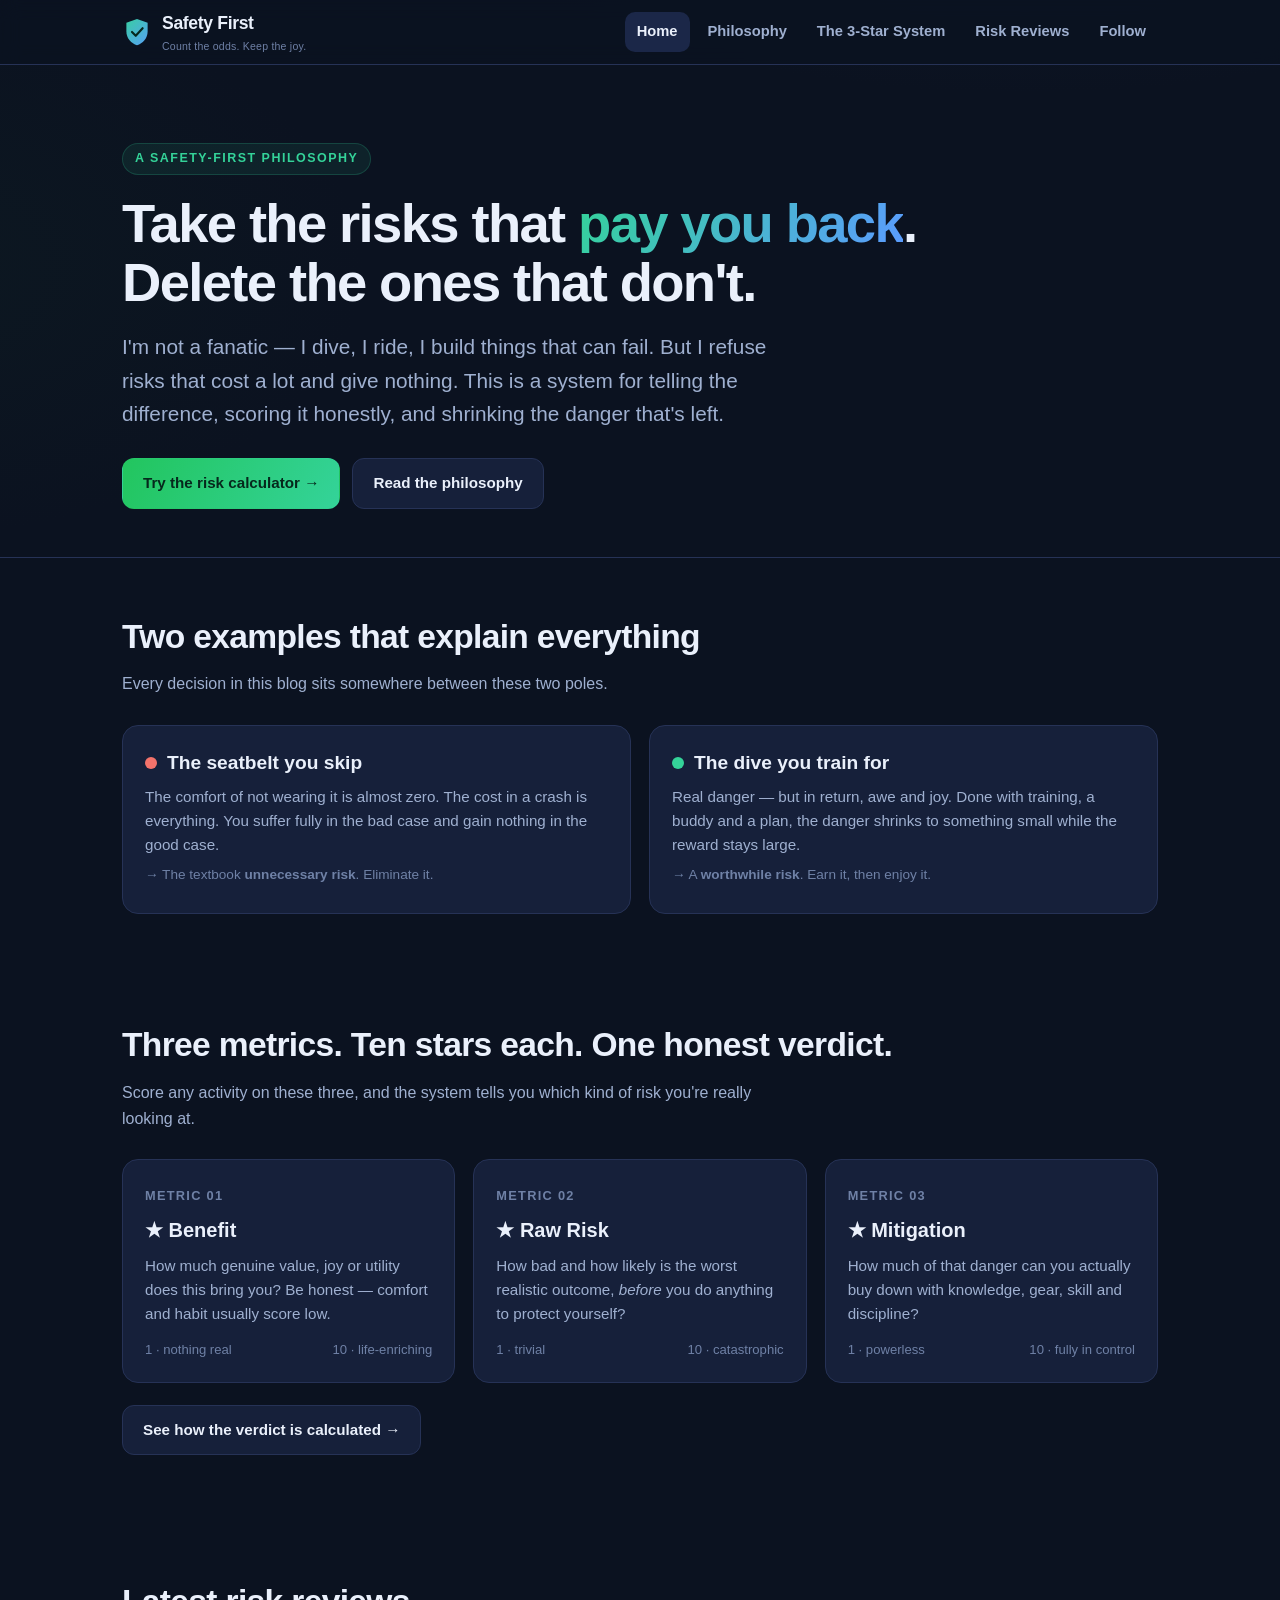
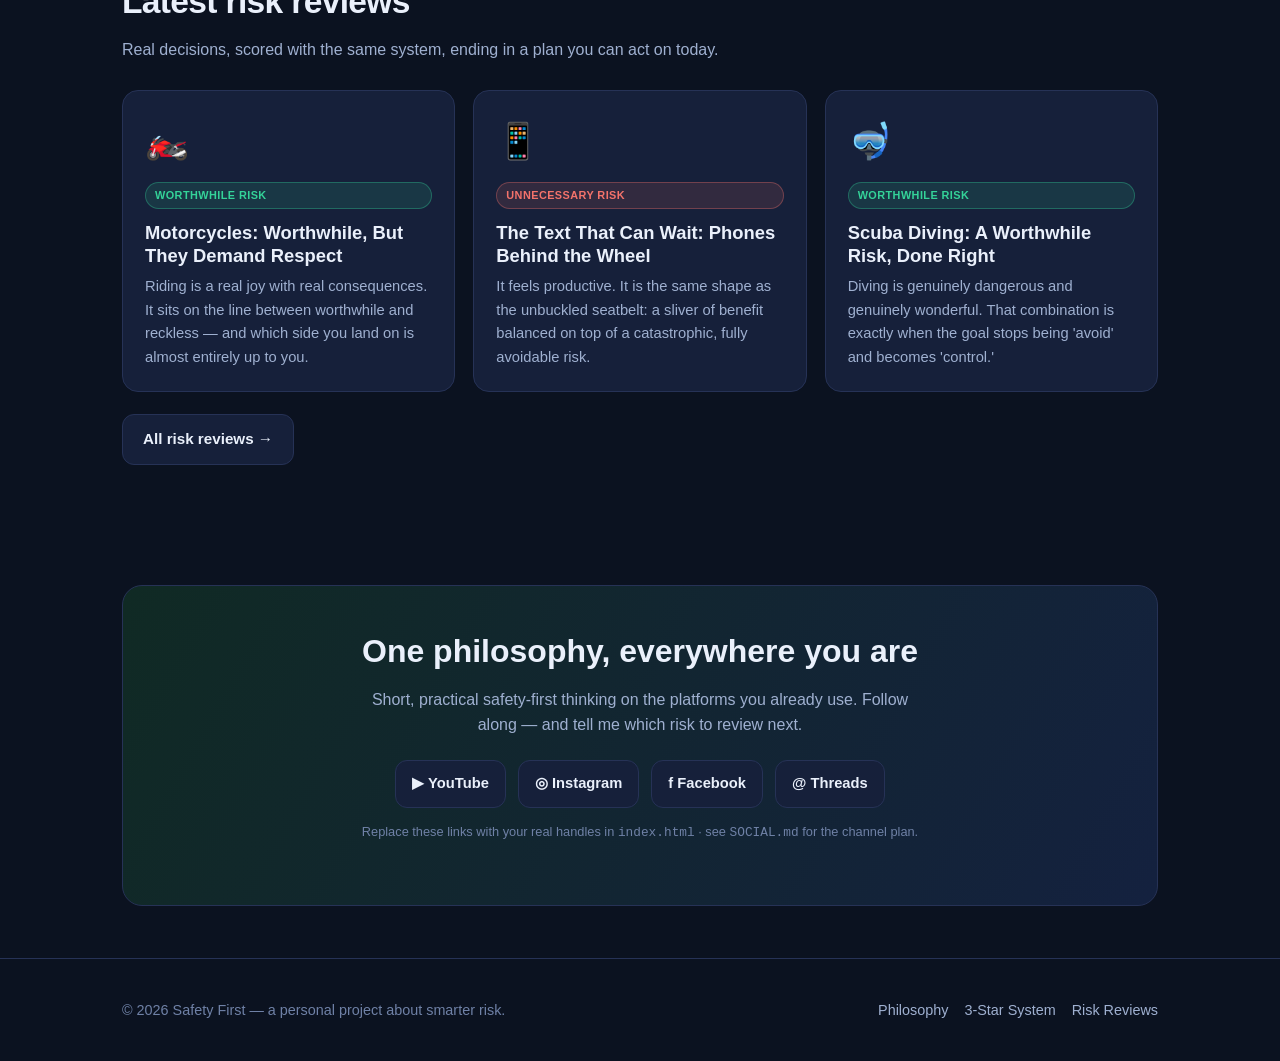
==== safety-first/index.html @ 759d1639 "Add Safety First blog: risk philosophy + 3-star verdict system A standalone, dependency-free static " ====
<!DOCTYPE html>
<html lang="en">
<head>
  <meta charset="utf-8" />
  <meta name="viewport" content="width=device-width, initial-scale=1" />
  <title>Safety First — Count the odds. Keep the joy.</title>
  <meta name="description" content="A personal philosophy for telling unnecessary risks from worthwhile ones — and a 3-metric, 10-star system to score any decision." />
  <link rel="stylesheet" href="assets/style.css" />
</head>
<body>
  <header class="site-header">
    <div class="wrap">
      <a class="brand" href="index.html">
        <svg class="shield" viewBox="0 0 48 48" xmlns="http://www.w3.org/2000/svg" aria-hidden="true"><defs><linearGradient id="sfg" x1="0" y1="0" x2="48" y2="48" gradientUnits="userSpaceOnUse"><stop stop-color="#34d399"/><stop offset="1" stop-color="#5b9bff"/></linearGradient></defs><path d="M24 3 L41 9 V23 C41 34 33 42 24 45 C15 42 7 34 7 23 V9 Z" fill="url(#sfg)"/><path d="M16 24 L22 30 L33 18" stroke="#06281c" stroke-width="3.4" stroke-linecap="round" stroke-linejoin="round" fill="none"/></svg>
        <span>Safety First<small>Count the odds. Keep the joy.</small></span>
      </a>
      <button class="nav-toggle" aria-label="Menu">☰</button>
      <nav class="site-nav">
        <a href="index.html">Home</a>
        <a href="philosophy.html">Philosophy</a>
        <a href="ratings.html">The 3-Star System</a>
        <a href="blog.html">Risk Reviews</a>
        <a href="#follow">Follow</a>
      </nav>
    </div>
  </header>

  <main>
    <section class="hero">
      <div class="wrap">
        <span class="eyebrow">A safety-first philosophy</span>
        <h1>Take the risks that <span class="grad">pay you back</span>.<br />Delete the ones that don't.</h1>
        <p class="lede">I'm not a fanatic — I dive, I ride, I build things that can fail. But I refuse risks that cost a lot and give nothing. This is a system for telling the difference, scoring it honestly, and shrinking the danger that's left.</p>
        <div class="cta-row">
          <a class="btn btn-primary" href="ratings.html">Try the risk calculator →</a>
          <a class="btn btn-ghost" href="philosophy.html">Read the philosophy</a>
        </div>
      </div>
    </section>

    <hr class="divider" />

    <section class="block">
      <div class="wrap">
        <div class="section-head">
          <h2>Two examples that explain everything</h2>
          <p>Every decision in this blog sits somewhere between these two poles.</p>
        </div>
        <div class="taxonomy">
          <div class="tax-card band-bad">
            <h3><span class="dot"></span>The seatbelt you skip</h3>
            <p>The comfort of not wearing it is almost zero. The cost in a crash is everything. You suffer fully in the bad case and gain nothing in the good case.</p>
            <p class="eg">→ The textbook <strong>unnecessary risk</strong>. Eliminate it.</p>
          </div>
          <div class="tax-card band-good">
            <h3><span class="dot"></span>The dive you train for</h3>
            <p>Real danger — but in return, awe and joy. Done with training, a buddy and a plan, the danger shrinks to something small while the reward stays large.</p>
            <p class="eg">→ A <strong>worthwhile risk</strong>. Earn it, then enjoy it.</p>
          </div>
        </div>
      </div>
    </section>

    <section class="block">
      <div class="wrap">
        <div class="section-head">
          <h2>Three metrics. Ten stars each. One honest verdict.</h2>
          <p>Score any activity on these three, and the system tells you which kind of risk you're really looking at.</p>
        </div>
        <div class="three">
          <div class="metric-card">
            <span class="num">METRIC 01</span>
            <h3>★ Benefit</h3>
            <p>How much genuine value, joy or utility does this bring you? Be honest — comfort and habit usually score low.</p>
            <div class="scale"><span>1 · nothing real</span><span>10 · life-enriching</span></div>
          </div>
          <div class="metric-card">
            <span class="num">METRIC 02</span>
            <h3>★ Raw Risk</h3>
            <p>How bad and how likely is the worst realistic outcome, <em>before</em> you do anything to protect yourself?</p>
            <div class="scale"><span>1 · trivial</span><span>10 · catastrophic</span></div>
          </div>
          <div class="metric-card">
            <span class="num">METRIC 03</span>
            <h3>★ Mitigation</h3>
            <p>How much of that danger can you actually buy down with knowledge, gear, skill and discipline?</p>
            <div class="scale"><span>1 · powerless</span><span>10 · fully in control</span></div>
          </div>
        </div>
        <p style="margin-top:22px"><a class="btn btn-ghost" href="ratings.html">See how the verdict is calculated →</a></p>
      </div>
    </section>

    <section class="block">
      <div class="wrap">
        <div class="section-head">
          <h2>Latest risk reviews</h2>
          <p>Real decisions, scored with the same system, ending in a plan you can act on today.</p>
        </div>
        <div id="featured" class="cards"><!-- rendered by app.js --></div>
        <p style="margin-top:22px"><a class="btn btn-ghost" href="blog.html">All risk reviews →</a></p>
      </div>
    </section>

    <section class="block" id="follow">
      <div class="wrap">
        <div class="cta-band">
          <h2>One philosophy, everywhere you are</h2>
          <p>Short, practical safety-first thinking on the platforms you already use. Follow along — and tell me which risk to review next.</p>
          <div class="socials" style="justify-content:center">
            <a class="social-btn" href="https://youtube.com/@safetyfirst" rel="noopener" target="_blank">▶ YouTube</a>
            <a class="social-btn" href="https://instagram.com/safetyfirst" rel="noopener" target="_blank">◎ Instagram</a>
            <a class="social-btn" href="https://facebook.com/safetyfirst" rel="noopener" target="_blank">f Facebook</a>
            <a class="social-btn" href="https://threads.net/@safetyfirst" rel="noopener" target="_blank">@ Threads</a>
          </div>
          <p style="font-size:0.8rem;margin-top:14px;color:var(--ink-faint)">Replace these links with your real handles in <code>index.html</code> · see <code>SOCIAL.md</code> for the channel plan.</p>
        </div>
      </div>
    </section>
  </main>

  <footer class="site-footer">
    <div class="wrap">
      <div>© <span data-year></span> Safety First — a personal project about smarter risk.</div>
      <div class="foot-links">
        <a href="philosophy.html">Philosophy</a>
        <a href="ratings.html">3-Star System</a>
        <a href="blog.html">Risk Reviews</a>
      </div>
    </div>
  </footer>

  <script src="data/posts.js"></script>
  <script src="assets/app.js"></script>
</body>
</html>
---- safety-first/assets/style.css ----
/* Safety First — styles. Vanilla CSS, no build. */

:root {
  --bg: #0b1220;
  --bg-soft: #111a2e;
  --card: #16203a;
  --card-2: #1b2748;
  --line: #263256;
  --ink: #eaf0fb;
  --ink-dim: #9fb0d0;
  --ink-faint: #6f81a6;
  --brand: #34d399;     /* worthwhile green */
  --brand-2: #22c55e;
  --amber: #f5b13d;
  --red: #f4736b;
  --accent: #5b9bff;
  --shadow: 0 14px 40px rgba(0, 0, 0, 0.35);
  --radius: 16px;
  --maxw: 1080px;
  --font: -apple-system, BlinkMacSystemFont, "Segoe UI", Roboto, Helvetica, Arial, sans-serif;
}

* { box-sizing: border-box; }

html { scroll-behavior: smooth; }

body {
  margin: 0;
  font-family: var(--font);
  background: radial-gradient(1200px 600px at 80% -10%, #16224080 0%, transparent 60%),
    radial-gradient(900px 500px at -10% 10%, #102a2440 0%, transparent 55%), var(--bg);
  color: var(--ink);
  line-height: 1.6;
  -webkit-font-smoothing: antialiased;
}

a { color: var(--accent); text-decoration: none; }
a:hover { text-decoration: underline; }

.wrap { max-width: var(--maxw); margin: 0 auto; padding: 0 22px; }

/* ---------- Header / nav ---------- */
.site-header {
  position: sticky; top: 0; z-index: 40;
  backdrop-filter: blur(10px);
  background: rgba(11, 18, 32, 0.78);
  border-bottom: 1px solid var(--line);
}
.site-header .wrap { display: flex; align-items: center; gap: 18px; height: 64px; }
.brand { display: flex; align-items: center; gap: 10px; font-weight: 800; letter-spacing: -0.02em; color: var(--ink); font-size: 1.1rem; }
.brand:hover { text-decoration: none; }
.brand .shield { width: 30px; height: 30px; }
.brand small { display: block; font-weight: 500; font-size: 0.66rem; color: var(--ink-faint); letter-spacing: 0.02em; }
nav.site-nav { margin-left: auto; display: flex; gap: 6px; align-items: center; }
nav.site-nav a { color: var(--ink-dim); padding: 8px 12px; border-radius: 10px; font-weight: 600; font-size: 0.92rem; }
nav.site-nav a:hover { color: var(--ink); background: var(--card); text-decoration: none; }
nav.site-nav a.active { color: var(--ink); background: var(--card-2); }
.nav-toggle { display: none; margin-left: auto; background: var(--card); border: 1px solid var(--line); color: var(--ink); width: 42px; height: 38px; border-radius: 10px; font-size: 1.1rem; cursor: pointer; }

/* ---------- Hero ---------- */
.hero { padding: 78px 0 48px; }
.hero h1 { font-size: clamp(2.1rem, 5vw, 3.4rem); line-height: 1.08; letter-spacing: -0.03em; margin: 0 0 18px; }
.hero h1 .grad { background: linear-gradient(120deg, var(--brand), var(--accent)); -webkit-background-clip: text; background-clip: text; color: transparent; }
.hero .lede { font-size: clamp(1.05rem, 2.2vw, 1.3rem); color: var(--ink-dim); max-width: 680px; margin: 0 0 28px; }
.eyebrow { display: inline-block; font-size: 0.78rem; font-weight: 700; letter-spacing: 0.12em; text-transform: uppercase; color: var(--brand); background: #34d39915; border: 1px solid #34d39933; padding: 5px 12px; border-radius: 999px; margin-bottom: 20px; }
.cta-row { display: flex; gap: 12px; flex-wrap: wrap; }

.btn { display: inline-flex; align-items: center; gap: 8px; padding: 12px 20px; border-radius: 12px; font-weight: 700; font-size: 0.95rem; cursor: pointer; border: 1px solid transparent; }
.btn:hover { text-decoration: none; transform: translateY(-1px); }
.btn-primary { background: linear-gradient(120deg, var(--brand-2), var(--brand)); color: #06281c; }
.btn-ghost { background: var(--card); border-color: var(--line); color: var(--ink); }

/* ---------- Sections ---------- */
section.block { padding: 52px 0; }
.section-head { margin-bottom: 28px; }
.section-head h2 { font-size: clamp(1.5rem, 3vw, 2.1rem); letter-spacing: -0.02em; margin: 0 0 8px; }
.section-head p { color: var(--ink-dim); max-width: 640px; margin: 0; }
.divider { border: 0; border-top: 1px solid var(--line); margin: 0; }

/* ---------- Metric explainer cards ---------- */
.three { display: grid; grid-template-columns: repeat(3, 1fr); gap: 18px; }
.metric-card { background: var(--card); border: 1px solid var(--line); border-radius: var(--radius); padding: 22px; }
.metric-card .num { font-size: 0.8rem; font-weight: 800; color: var(--ink-faint); letter-spacing: 0.1em; }
.metric-card h3 { margin: 6px 0 8px; font-size: 1.25rem; }
.metric-card p { color: var(--ink-dim); margin: 0 0 12px; font-size: 0.95rem; }
.metric-card .scale { font-size: 0.82rem; color: var(--ink-faint); display: flex; justify-content: space-between; }

/* ---------- Taxonomy grid ---------- */
.taxonomy { display: grid; grid-template-columns: repeat(2, 1fr); gap: 18px; }
.tax-card { border: 1px solid var(--line); border-radius: var(--radius); padding: 22px; background: var(--card); }
.tax-card h3 { margin: 0 0 6px; display: flex; align-items: center; gap: 10px; font-size: 1.2rem; }
.tax-card .dot { width: 12px; height: 12px; border-radius: 50%; display: inline-block; }
.tax-card p { color: var(--ink-dim); margin: 6px 0; font-size: 0.95rem; }
.tax-card .eg { font-size: 0.85rem; color: var(--ink-faint); }
.band-good .dot, .dot.good { background: var(--brand); }
.band-warn .dot, .dot.warn { background: var(--amber); }
.band-bad .dot, .dot.bad { background: var(--red); }

/* ---------- Risk card (the computed verdict) ---------- */
.risk-card { background: linear-gradient(180deg, var(--card-2), var(--card)); border: 1px solid var(--line); border-radius: var(--radius); padding: 24px; box-shadow: var(--shadow); margin: 26px 0; border-left: 5px solid var(--line); }
.risk-card.band-good { border-left-color: var(--brand); }
.risk-card.band-warn { border-left-color: var(--amber); }
.risk-card.band-bad { border-left-color: var(--red); }
.risk-card-top { display: flex; align-items: center; gap: 14px; flex-wrap: wrap; margin-bottom: 18px; }
.verdict-badge { font-weight: 800; font-size: 0.82rem; letter-spacing: 0.04em; padding: 6px 12px; border-radius: 999px; text-transform: uppercase; }
.verdict-badge.sm { font-size: 0.68rem; padding: 4px 9px; }
.verdict-badge.band-good { background: #34d39920; color: var(--brand); border: 1px solid #34d39955; }
.verdict-badge.band-warn { background: #f5b13d20; color: var(--amber); border: 1px solid #f5b13d55; }
.verdict-badge.band-bad { background: #f4736b20; color: var(--red); border: 1px solid #f4736b55; }
.verdict-tagline { color: var(--ink-dim); font-size: 0.98rem; }

.metrics { display: grid; grid-template-columns: repeat(3, 1fr); gap: 16px; margin-bottom: 18px; }
.metric-head { display: flex; justify-content: space-between; align-items: baseline; }
.metric-name { font-weight: 700; font-size: 0.95rem; }
.metric-num { font-size: 0.8rem; color: var(--ink-faint); font-weight: 700; }
.metric-hint { font-size: 0.78rem; color: var(--ink-faint); margin: 4px 0 0; }
.stars { display: inline-flex; gap: 1px; margin-top: 4px; }
.star { font-size: 0.95rem; line-height: 1; }
.star.on { color: var(--amber); }
.star.off { color: #2c3a5e; }

.residual { border-top: 1px dashed var(--line); padding-top: 14px; margin-top: 4px; }
.residual-label { display: block; font-size: 0.8rem; color: var(--ink-faint); margin-bottom: 4px; }
.residual-num { margin-left: 8px; font-size: 0.8rem; color: var(--ink-faint); font-weight: 700; }
.verdict-reco { margin: 14px 0 0; font-size: 0.98rem; color: var(--ink); background: #0b122060; border: 1px solid var(--line); border-radius: 12px; padding: 12px 14px; }

/* ---------- Calculator ---------- */
.calc { display: grid; grid-template-columns: 1fr 1.1fr; gap: 24px; align-items: start; }
.calc-controls { background: var(--card); border: 1px solid var(--line); border-radius: var(--radius); padding: 24px; }
.slider-group { margin-bottom: 22px; }
.slider-group:last-child { margin-bottom: 0; }
.slider-label { display: flex; justify-content: space-between; font-weight: 700; margin-bottom: 8px; }
.slider-label .v { color: var(--amber); font-variant-numeric: tabular-nums; }
.slider-group p { margin: 0 0 10px; font-size: 0.82rem; color: var(--ink-faint); }
input[type="range"] { width: 100%; accent-color: var(--brand); height: 6px; }

/* ---------- Post cards grid ---------- */
.cards { display: grid; grid-template-columns: repeat(3, 1fr); gap: 18px; }
.post-card { display: flex; flex-direction: column; background: var(--card); border: 1px solid var(--line); border-radius: var(--radius); overflow: hidden; color: var(--ink); transition: transform 0.15s, border-color 0.15s; }
.post-card:hover { text-decoration: none; transform: translateY(-3px); border-color: #34507f; }
.post-card-emoji { font-size: 2.2rem; padding: 22px 22px 0; }
.post-card-body { padding: 12px 22px 22px; display: flex; flex-direction: column; gap: 8px; }
.post-card-body h3 { margin: 4px 0 0; font-size: 1.15rem; line-height: 1.25; }
.post-card-activity { font-size: 0.82rem; color: var(--ink-faint); margin: 0; }
.post-card-summary { color: var(--ink-dim); font-size: 0.92rem; margin: 0; }
.post-card-meta { font-size: 0.78rem; color: var(--ink-faint); margin-top: auto; padding-top: 6px; }

/* ---------- Single post ---------- */
.post { max-width: 760px; margin: 0 auto; padding: 36px 0 64px; }
.post-header { margin-bottom: 8px; }
.post-emoji-lg { font-size: 3rem; }
.post-tags { display: flex; gap: 8px; flex-wrap: wrap; margin: 10px 0; }
.tag { font-size: 0.74rem; color: var(--ink-dim); background: var(--card); border: 1px solid var(--line); padding: 3px 9px; border-radius: 999px; }
.post-header h1 { font-size: clamp(1.7rem, 4vw, 2.5rem); line-height: 1.12; letter-spacing: -0.02em; margin: 6px 0 10px; }
.post-activity { color: var(--ink-dim); margin: 0; }
.post-meta { color: var(--ink-faint); font-size: 0.85rem; margin: 4px 0 0; }
.post-body { font-size: 1.07rem; }
.post-body p { margin: 0 0 18px; }
.post-section { margin: 34px 0; }
.post-section h2 { font-size: 1.35rem; letter-spacing: -0.01em; border-bottom: 1px solid var(--line); padding-bottom: 8px; }
.measures, .action-plan { padding-left: 22px; }
.measures li, .action-plan li { margin: 9px 0; }
.post-section.action { background: var(--card); border: 1px solid var(--line); border-left: 4px solid var(--brand); border-radius: var(--radius); padding: 22px 24px; }
.action-intro { color: var(--ink-dim); margin-top: 0; }
.back-link { display: inline-block; margin-top: 24px; font-weight: 600; }

/* ---------- Social ---------- */
.socials { display: flex; gap: 12px; flex-wrap: wrap; }
.social-btn { display: inline-flex; align-items: center; gap: 9px; padding: 11px 16px; border-radius: 12px; background: var(--card); border: 1px solid var(--line); color: var(--ink); font-weight: 600; font-size: 0.92rem; }
.social-btn:hover { text-decoration: none; border-color: #34507f; transform: translateY(-1px); }
.social-btn .ico { width: 20px; height: 20px; }

/* ---------- CTA band ---------- */
.cta-band { background: linear-gradient(120deg, #102a24, #14213f); border: 1px solid var(--line); border-radius: 20px; padding: 40px; text-align: center; }
.cta-band h2 { margin: 0 0 10px; font-size: clamp(1.5rem, 3vw, 2rem); }
.cta-band p { color: var(--ink-dim); max-width: 560px; margin: 0 auto 22px; }

/* ---------- Footer ---------- */
.site-footer { border-top: 1px solid var(--line); padding: 40px 0; color: var(--ink-faint); font-size: 0.9rem; }
.site-footer .wrap { display: flex; flex-wrap: wrap; gap: 20px; justify-content: space-between; align-items: center; }
.site-footer .foot-links { display: flex; gap: 16px; flex-wrap: wrap; }
.site-footer a { color: var(--ink-dim); }

/* ---------- Prose pages (philosophy) ---------- */
.prose { max-width: 760px; margin: 0 auto; }
.prose h2 { font-size: 1.5rem; letter-spacing: -0.01em; margin-top: 40px; }
.prose h3 { font-size: 1.18rem; margin-top: 28px; }
.prose p, .prose li { color: var(--ink); font-size: 1.05rem; }
.prose blockquote { border-left: 4px solid var(--brand); margin: 24px 0; padding: 6px 18px; color: var(--ink-dim); background: var(--card); border-radius: 0 12px 12px 0; }
.callout { background: var(--card); border: 1px solid var(--line); border-radius: var(--radius); padding: 18px 20px; margin: 22px 0; }
.callout strong { color: var(--brand); }

/* ---------- Responsive ---------- */
@media (max-width: 860px) {
  .three, .taxonomy, .cards, .metrics, .calc { grid-template-columns: 1fr; }
  nav.site-nav { position: absolute; top: 64px; right: 0; left: 0; flex-direction: column; align-items: stretch; background: var(--bg-soft); border-bottom: 1px solid var(--line); padding: 10px 22px; display: none; }
  nav.site-nav.open { display: flex; }
  .nav-toggle { display: block; }
}
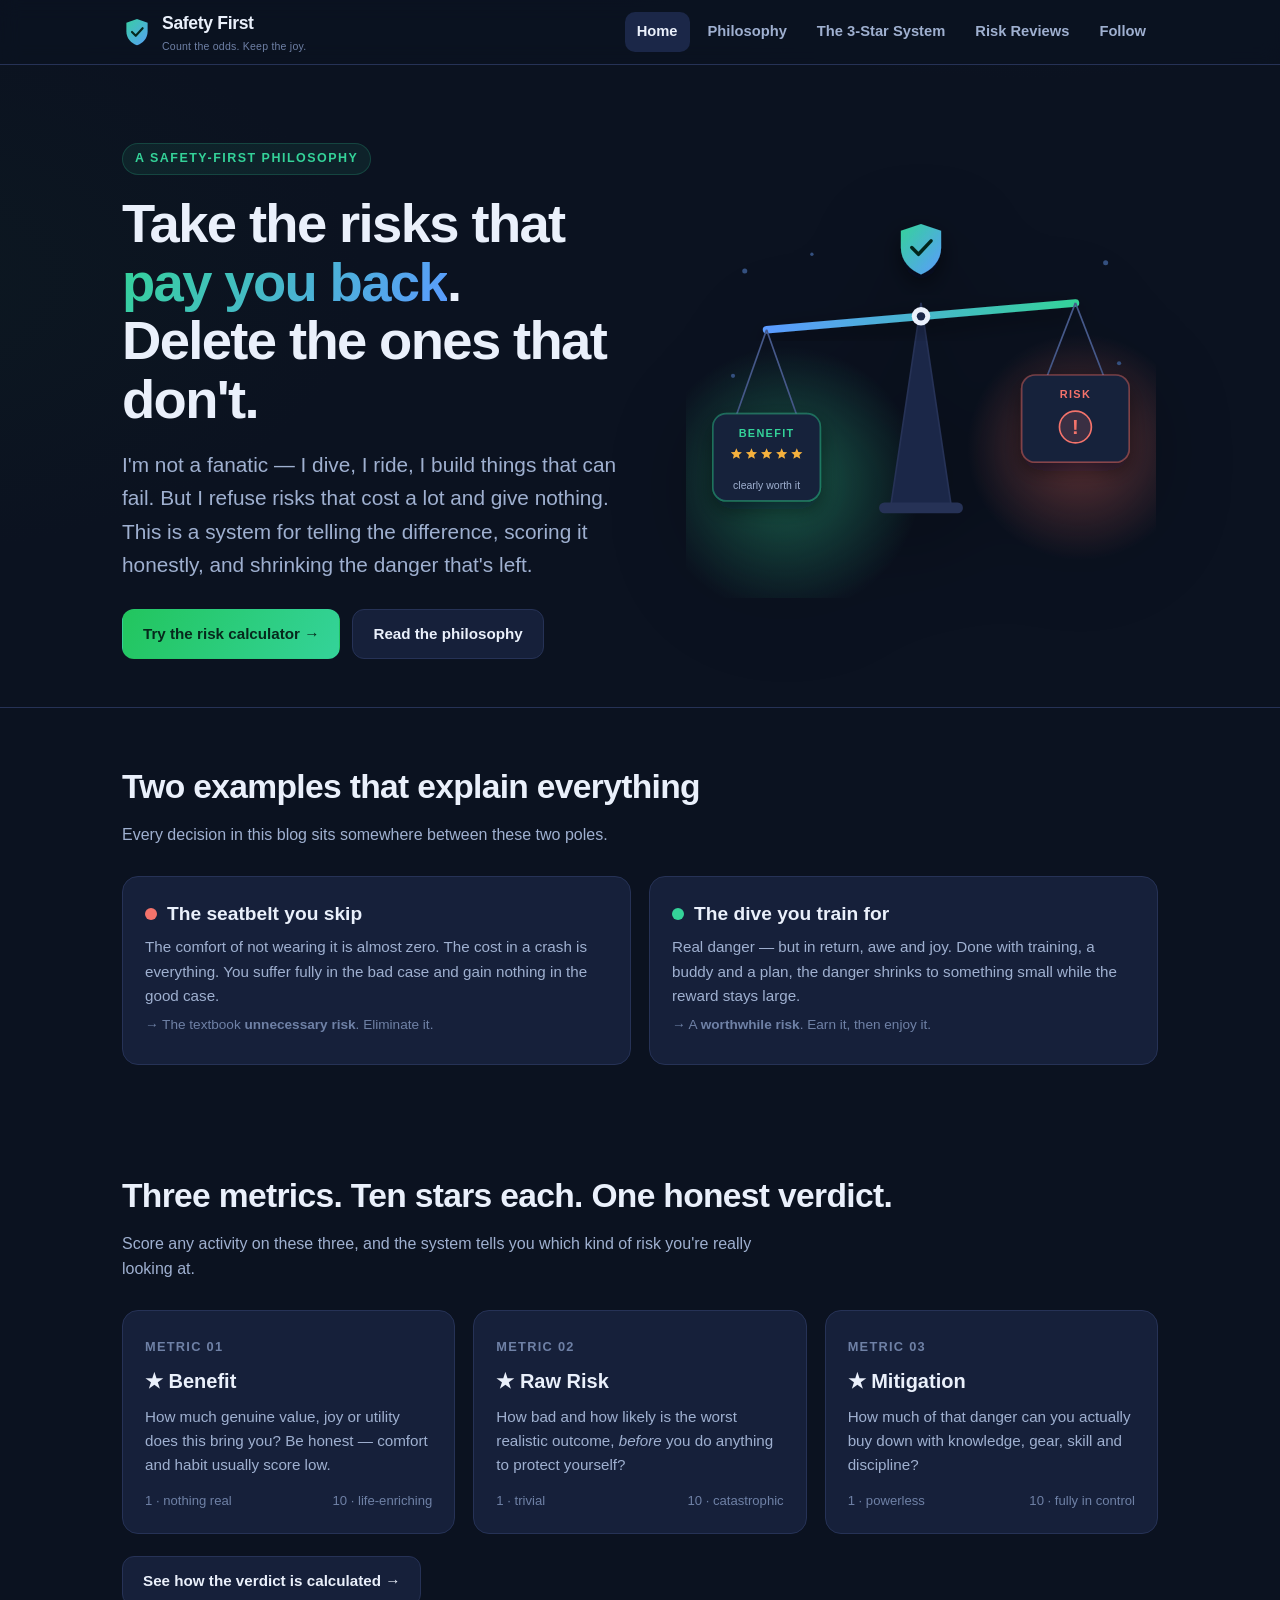
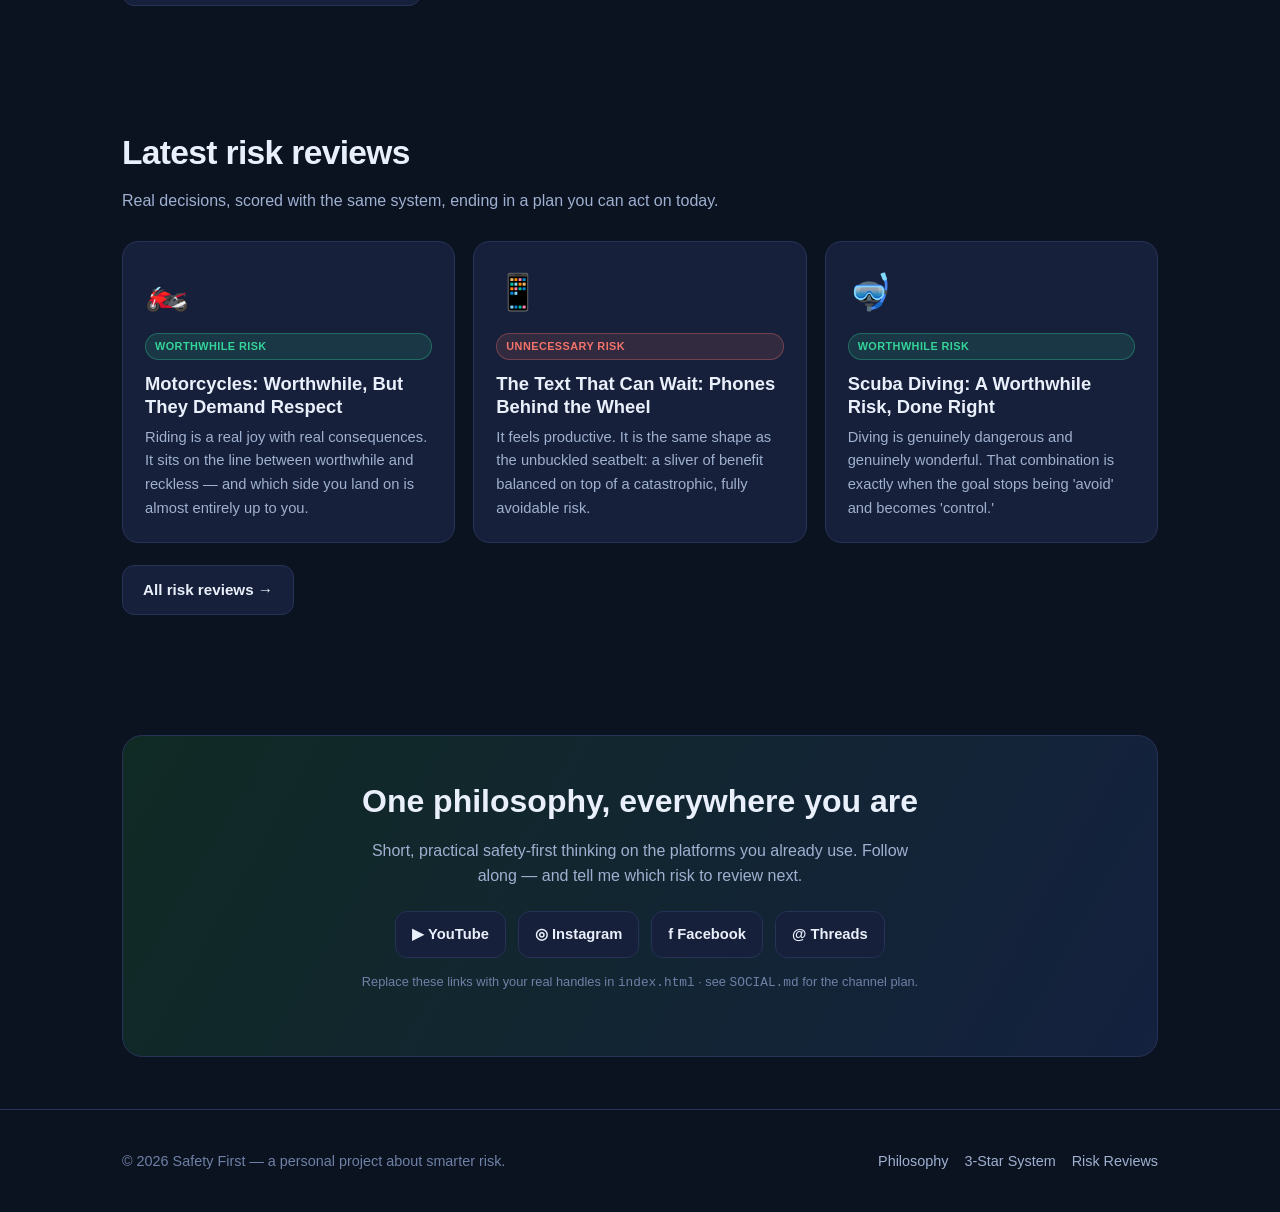
==== commit fa7b8c83: "Add custom SVG hero art to all pages - scripts/gen-art.mjs generates 4 on-brand vector heroes (repro" ====
--- a/safety-first/index.html
+++ b/safety-first/index.html
@@ -27,13 +27,18 @@
 
   <main>
     <section class="hero">
-      <div class="wrap">
-        <span class="eyebrow">A safety-first philosophy</span>
-        <h1>Take the risks that <span class="grad">pay you back</span>.<br />Delete the ones that don't.</h1>
-        <p class="lede">I'm not a fanatic — I dive, I ride, I build things that can fail. But I refuse risks that cost a lot and give nothing. This is a system for telling the difference, scoring it honestly, and shrinking the danger that's left.</p>
-        <div class="cta-row">
-          <a class="btn btn-primary" href="ratings.html">Try the risk calculator →</a>
-          <a class="btn btn-ghost" href="philosophy.html">Read the philosophy</a>
+      <div class="wrap hero-grid">
+        <div class="hero-copy">
+          <span class="eyebrow">A safety-first philosophy</span>
+          <h1>Take the risks that <span class="grad">pay you back</span>.<br />Delete the ones that don't.</h1>
+          <p class="lede">I'm not a fanatic — I dive, I ride, I build things that can fail. But I refuse risks that cost a lot and give nothing. This is a system for telling the difference, scoring it honestly, and shrinking the danger that's left.</p>
+          <div class="cta-row">
+            <a class="btn btn-primary" href="ratings.html">Try the risk calculator →</a>
+            <a class="btn btn-ghost" href="philosophy.html">Read the philosophy</a>
+          </div>
+        </div>
+        <div class="hero-art">
+          <img src="assets/hero-home.svg" alt="A balance weighing a high benefit against a controlled risk" width="470" height="394" />
         </div>
       </div>
     </section>
--- a/safety-first/assets/style.css
+++ b/safety-first/assets/style.css
@@ -65,6 +65,13 @@
 .eyebrow { display: inline-block; font-size: 0.78rem; font-weight: 700; letter-spacing: 0.12em; text-transform: uppercase; color: var(--brand); background: #34d39915; border: 1px solid #34d39933; padding: 5px 12px; border-radius: 999px; margin-bottom: 20px; }
 .cta-row { display: flex; gap: 12px; flex-wrap: wrap; }
 
+/* Hero artwork */
+.hero-grid { display: grid; grid-template-columns: 1.05fr 0.95fr; gap: 40px; align-items: center; }
+.hero-copy { min-width: 0; }
+.hero-art { display: flex; justify-content: center; }
+.hero-art img { width: 100%; max-width: 470px; height: auto; display: block; filter: drop-shadow(0 24px 44px rgba(0, 0, 0, 0.45)); }
+.page-banner { width: 100%; height: auto; display: block; border-radius: 20px; margin: 26px 0 4px; box-shadow: var(--shadow); }
+
 .btn { display: inline-flex; align-items: center; gap: 8px; padding: 12px 20px; border-radius: 12px; font-weight: 700; font-size: 0.95rem; cursor: pointer; border: 1px solid transparent; }
 .btn:hover { text-decoration: none; transform: translateY(-1px); }
 .btn-primary { background: linear-gradient(120deg, var(--brand-2), var(--brand)); color: #06281c; }
@@ -192,7 +199,9 @@
 
 /* ---------- Responsive ---------- */
 @media (max-width: 860px) {
-  .three, .taxonomy, .cards, .metrics, .calc { grid-template-columns: 1fr; }
+  .three, .taxonomy, .cards, .metrics, .calc, .hero-grid { grid-template-columns: 1fr; }
+  .hero-art { margin-top: 6px; }
+  .hero-art img { max-width: 360px; }
   nav.site-nav { position: absolute; top: 64px; right: 0; left: 0; flex-direction: column; align-items: stretch; background: var(--bg-soft); border-bottom: 1px solid var(--line); padding: 10px 22px; display: none; }
   nav.site-nav.open { display: flex; }
   .nav-toggle { display: block; }
